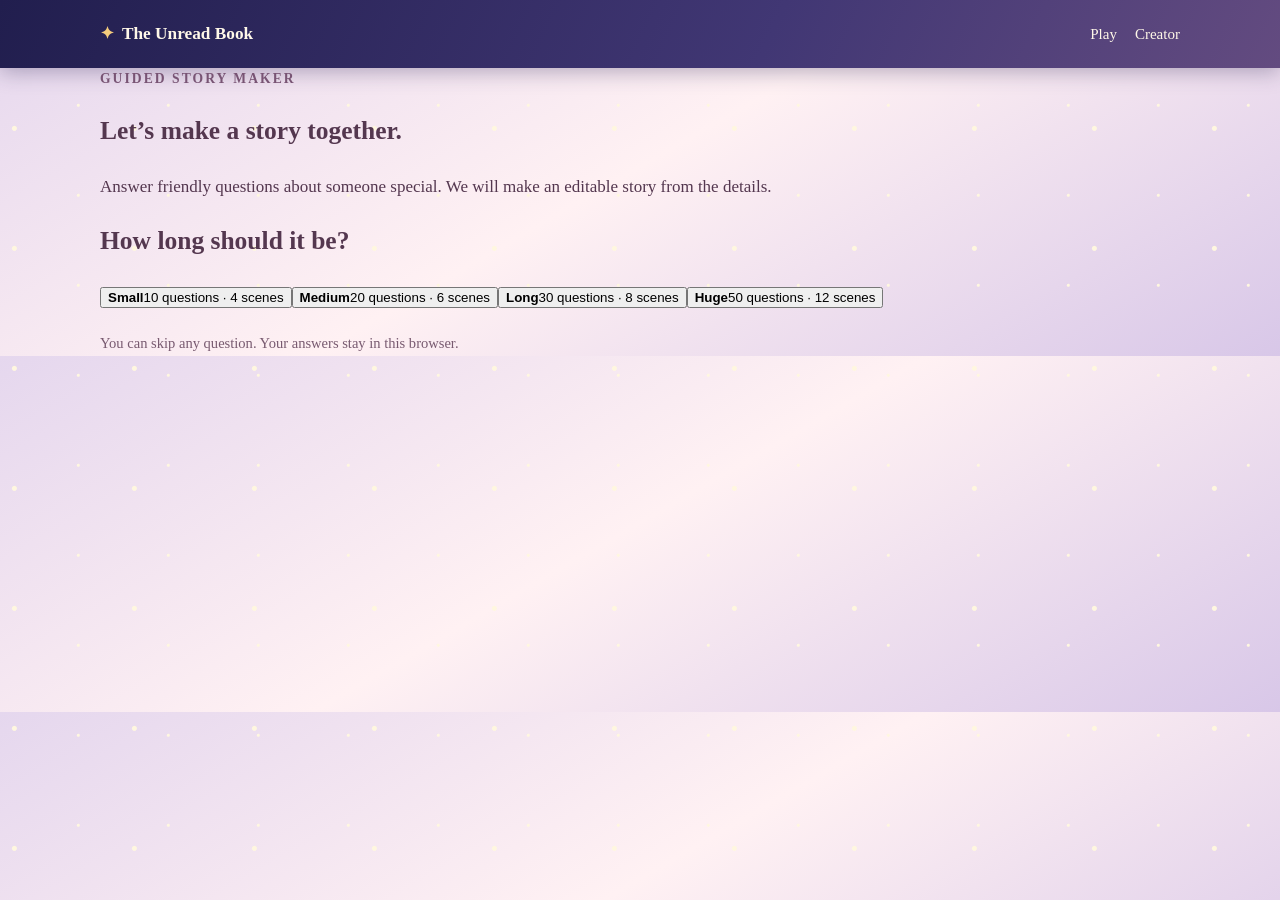
==== assistant.html @ 9f4420af "Add assisted story creation wizard" ====
<!doctype html><html lang="en"><head><meta charset="utf-8"><meta name="viewport" content="width=device-width,initial-scale=1"><title>Create with help — The Unread Book</title><link rel="stylesheet" href="landing.css"></head><body><header class="top"><nav class="nav wrap"><a class="brand" href="index.html">The Unread Book</a><div class="navlinks"><a href="play.html">Play</a><a href="editor.html">Creator</a></div></nav></header><main class="wizard wrap"><section id="welcome" class="wizard-card"><p class="eyebrow">Guided story maker</p><h1>Let’s make a story together.</h1><p>Answer friendly questions about someone special. We will make an editable story from the details.</p><h2>How long should it be?</h2><div class="lengths"><button data-length="small"><b>Small</b><span>10 questions · 4 scenes</span></button><button data-length="medium"><b>Medium</b><span>20 questions · 6 scenes</span></button><button data-length="long"><b>Long</b><span>30 questions · 8 scenes</span></button><button data-length="huge"><b>Huge</b><span>50 questions · 12 scenes</span></button></div><p class="hero-note">You can skip any question. Your answers stay in this browser.</p></section><section id="question" class="wizard-card" hidden><p id="progress" class="eyebrow"></p><div class="progress"><i id="progressbar"></i></div><h1 id="question-title"></h1><p id="question-help"></p><input id="answer" type="text" autocomplete="off"><div class="wizard-actions"><button id="back" class="btn">Back</button><button id="skip" class="btn">Skip</button><button id="next" class="btn primary">Next</button></div></section><section id="finish" class="wizard-card" hidden><p class="eyebrow">Your story is ready</p><h1>A world made from your memories.</h1><p>Your first draft is ready. Open it in the Creator to edit it and publish when it feels right.</p><div class="actions"><a id="open-editor" class="btn primary" href="editor.html">Open my story</a><a class="btn" href="index.html">Home</a></div></section></main><script src="assistant.js"></script></body></html>
---- landing.css ----
:root{--night:#29265b;--violet:#5a4d8a;--ink:#54374f;--cream:#fff9ed;--blush:#f9dce7;--rose:#e89db8;--gold:#f4cc7d;--lav:#e6daf4}*{box-sizing:border-box}html{scroll-behavior:smooth}body{margin:0;color:var(--ink);font:17px/1.6 Georgia,"Times New Roman",serif;background:radial-gradient(circle at 12% 7%,#fff7df 0 2px,transparent 3px),radial-gradient(circle at 87% 17%,#fff7df 0 1px,transparent 2px),linear-gradient(150deg,#e5d7ee,#fff1f3 49%,#d8c7e8);background-size:120px 120px,90px 90px,auto}.wrap{width:min(1080px,calc(100% - 32px));margin:auto}.top{background:linear-gradient(115deg,#211e4e,#413774 60%,#634b80);color:var(--cream);box-shadow:0 4px 20px #2d265455}.nav{min-height:68px;display:flex;gap:18px;align-items:center;justify-content:space-between}.brand{color:#fff8e8;text-decoration:none;font-size:1.08rem;font-weight:bold}.brand::before{content:"✦";color:var(--gold);margin-right:8px}.navlinks{display:flex;gap:18px;align-items:center}.navlinks a{color:#fff8e8;text-decoration:none;font-size:.94rem}.navlinks a:hover{text-decoration:underline}.hero{padding:86px 0 74px;text-align:center;position:relative;overflow:hidden}.hero::before{content:"✦  ·  ✧  ·  ✦";position:absolute;top:18px;left:0;right:0;color:#fff9e6aa;letter-spacing:14px;font-size:1.25rem}.eyebrow{font-size:.85rem;font-weight:bold;text-transform:uppercase;letter-spacing:.15em;color:#785474;margin:0 0 10px}.hero h1{font-size:clamp(2.6rem,8vw,5rem);line-height:.98;margin:0;color:var(--night);text-shadow:0 2px #fff8}.hero p{width:min(610px,100%);margin:20px auto 28px;font-size:1.13rem}.actions{display:flex;gap:12px;justify-content:center;flex-wrap:wrap}.btn{display:inline-block;border:2px solid #b97796;background:#fffaf4;border-radius:999px;padding:11px 20px;color:#5c3551;text-decoration:none;font-weight:bold;box-shadow:0 3px 0 #97637f40;transition:.18s}.btn:hover{transform:translateY(-2px);box-shadow:0 7px 16px #59365633}.btn.primary{background:linear-gradient(135deg,#f7c4d6,#e797b8);border-color:#d77f9f}.hero-note{margin:22px 0 0;font-size:.91rem;color:#785a70}.section{padding:58px 0}.section h2{text-align:center;font-size:2rem;line-height:1.15;margin:0 0 10px;color:var(--night)}.intro{text-align:center;max-width:660px;margin:0 auto 28px}.steps,.cards{display:grid;gap:16px}.steps{grid-template-columns:repeat(3,1fr)}.cards{grid-template-columns:repeat(2,1fr)}.card{background:#fffdf9db;border:1px solid #e5bed0;border-radius:20px;padding:22px;box-shadow:0 10px 28px #4a33611c}.card h3{color:#60406b;margin:0 0 7px;font-size:1.15rem}.card p{margin:0}.number{display:inline-grid;place-items:center;width:31px;height:31px;margin-bottom:10px;border-radius:50%;background:#5d528d;color:#fff;font-size:.9rem;font-weight:bold}.tint{background:#f7e9f1a8;border-block:1px solid #e3c3da}.how{background:#fff7e9;border-left:5px solid var(--gold);border-radius:12px;padding:18px 20px;max-width:780px;margin:24px auto 0}.how h3{margin:0 0 4px;color:#76534d}.how p{margin:0}.callout{padding:60px 0 72px;text-align:center}.callout .card{max-width:720px;margin:auto;background:linear-gradient(135deg,#fff9ee,#ffeef3)}footer{background:#252150;color:#eee9ff;text-align:center;padding:20px;font-size:.9rem}code{background:#f3e5ed;padding:1px 4px;border-radius:4px}@media(max-width:680px){body{font-size:16px}.nav{min-height:62px}.navlinks{gap:12px}.hero{padding:64px 0 55px}.hero::before{display:none}.steps,.cards{grid-template-columns:1fr}.section{padding:42px 0}.card{padding:18px}.navlinks a:last-child{display:none}}
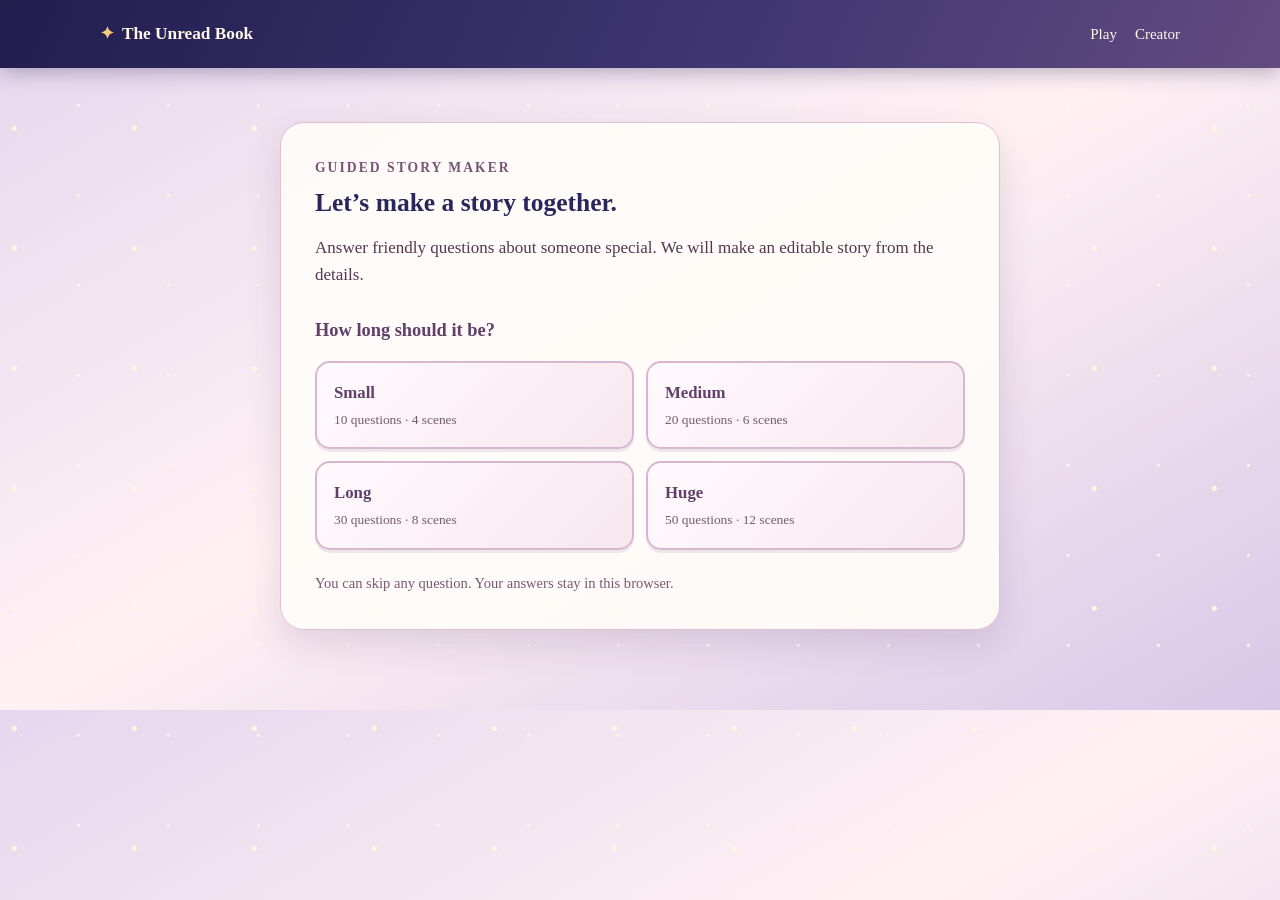
==== commit a31908d3: "Style assisted story length options" ====
--- a/assistant.html
+++ b/assistant.html
@@ -1 +1 @@
-<!doctype html><html lang="en"><head><meta charset="utf-8"><meta name="viewport" content="width=device-width,initial-scale=1"><title>Create with help — The Unread Book</title><link rel="stylesheet" href="landing.css"></head><body><header class="top"><nav class="nav wrap"><a class="brand" href="index.html">The Unread Book</a><div class="navlinks"><a href="play.html">Play</a><a href="editor.html">Creator</a></div></nav></header><main class="wizard wrap"><section id="welcome" class="wizard-card"><p class="eyebrow">Guided story maker</p><h1>Let’s make a story together.</h1><p>Answer friendly questions about someone special. We will make an editable story from the details.</p><h2>How long should it be?</h2><div class="lengths"><button data-length="small"><b>Small</b><span>10 questions · 4 scenes</span></button><button data-length="medium"><b>Medium</b><span>20 questions · 6 scenes</span></button><button data-length="long"><b>Long</b><span>30 questions · 8 scenes</span></button><button data-length="huge"><b>Huge</b><span>50 questions · 12 scenes</span></button></div><p class="hero-note">You can skip any question. Your answers stay in this browser.</p></section><section id="question" class="wizard-card" hidden><p id="progress" class="eyebrow"></p><div class="progress"><i id="progressbar"></i></div><h1 id="question-title"></h1><p id="question-help"></p><input id="answer" type="text" autocomplete="off"><div class="wizard-actions"><button id="back" class="btn">Back</button><button id="skip" class="btn">Skip</button><button id="next" class="btn primary">Next</button></div></section><section id="finish" class="wizard-card" hidden><p class="eyebrow">Your story is ready</p><h1>A world made from your memories.</h1><p>Your first draft is ready. Open it in the Creator to edit it and publish when it feels right.</p><div class="actions"><a id="open-editor" class="btn primary" href="editor.html">Open my story</a><a class="btn" href="index.html">Home</a></div></section></main><script src="assistant.js"></script></body></html>
+<!doctype html><html lang="en"><head><meta charset="utf-8"><meta name="viewport" content="width=device-width,initial-scale=1"><title>Create with help — The Unread Book</title><link rel="stylesheet" href="landing.css"><style>.wizard{padding:54px 0 80px}.wizard-card{max-width:720px;margin:auto;background:#fffdf9e8;border:1px solid #e5bed0;border-radius:24px;padding:34px;box-shadow:0 14px 35px #4a336124}.wizard-card h1{color:#29265b;line-height:1.1;margin:5px 0 14px}.wizard-card h2{font-size:1.15rem;color:#60406b;margin-top:28px}.lengths{display:grid;grid-template-columns:repeat(2,1fr);gap:12px}.lengths button{font:inherit;text-align:left;padding:17px;border:2px solid #d7b7d0;border-radius:15px;background:linear-gradient(135deg,#fffafd,#f7e7ef);color:#54374f;cursor:pointer;box-shadow:0 3px 0 #8f638b24;transition:.18s}.lengths button:hover{background:linear-gradient(135deg,#f8cade,#e6d9f5);border-color:#a96d94;transform:translateY(-2px);box-shadow:0 7px 15px #5936562b}.lengths b,.lengths span{display:block}.lengths b{font-size:1.05rem;color:#60406b}.lengths span{font-size:.84rem;opacity:.8;margin-top:2px}.progress{height:8px;background:#eedee8;border-radius:9px;overflow:hidden;margin:12px 0 28px}.progress i{display:block;height:100%;width:0;background:linear-gradient(90deg,#e99fba,#806fb0);transition:width .25s}.wizard-card input{width:100%;font:inherit;font-size:1.05rem;padding:13px;border:2px solid #d7acc2;border-radius:13px;background:#fff;margin:12px 0 20px}.wizard-actions{display:flex;gap:10px;justify-content:flex-end}.wizard-actions #back{margin-right:auto}.wizard-actions button:disabled{opacity:.45;cursor:not-allowed}@media(max-width:560px){.wizard{padding:28px 0 45px}.wizard-card{padding:23px 18px}.lengths{grid-template-columns:1fr}}</style></head><body><header class="top"><nav class="nav wrap"><a class="brand" href="index.html">The Unread Book</a><div class="navlinks"><a href="play.html">Play</a><a href="editor.html">Creator</a></div></nav></header><main class="wizard wrap"><section id="welcome" class="wizard-card"><p class="eyebrow">Guided story maker</p><h1>Let’s make a story together.</h1><p>Answer friendly questions about someone special. We will make an editable story from the details.</p><h2>How long should it be?</h2><div class="lengths"><button data-length="small"><b>Small</b><span>10 questions · 4 scenes</span></button><button data-length="medium"><b>Medium</b><span>20 questions · 6 scenes</span></button><button data-length="long"><b>Long</b><span>30 questions · 8 scenes</span></button><button data-length="huge"><b>Huge</b><span>50 questions · 12 scenes</span></button></div><p class="hero-note">You can skip any question. Your answers stay in this browser.</p></section><section id="question" class="wizard-card" hidden><p id="progress" class="eyebrow"></p><div class="progress"><i id="progressbar"></i></div><h1 id="question-title"></h1><p id="question-help"></p><input id="answer" type="text" autocomplete="off"><div class="wizard-actions"><button id="back" class="btn">Back</button><button id="skip" class="btn">Skip</button><button id="next" class="btn primary">Next</button></div></section><section id="finish" class="wizard-card" hidden><p class="eyebrow">Your story is ready</p><h1>A world made from your memories.</h1><p>Your first draft is ready. Open it in the Creator to edit it and publish when it feels right.</p><div class="actions"><a id="open-editor" class="btn primary" href="editor.html">Open my story</a><a class="btn" href="index.html">Home</a></div></section></main><script src="assistant.js"></script></body></html>
